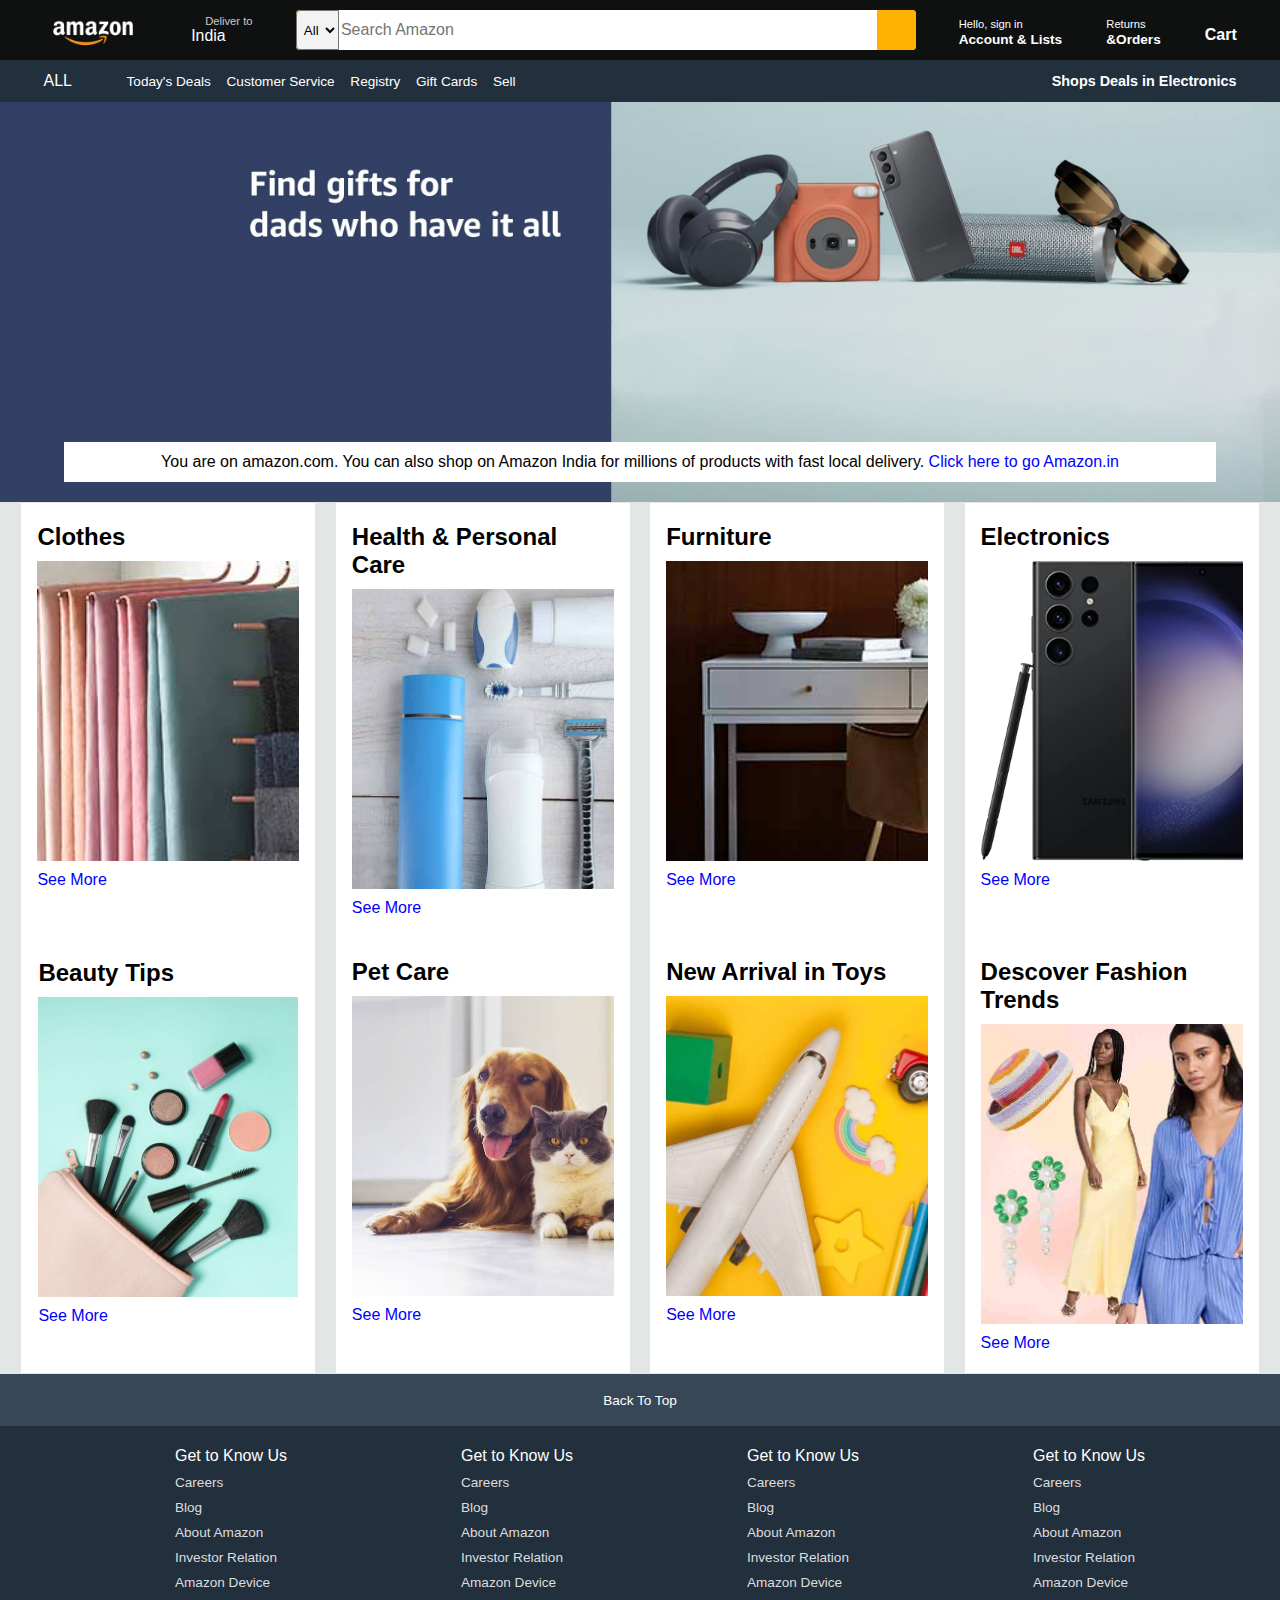
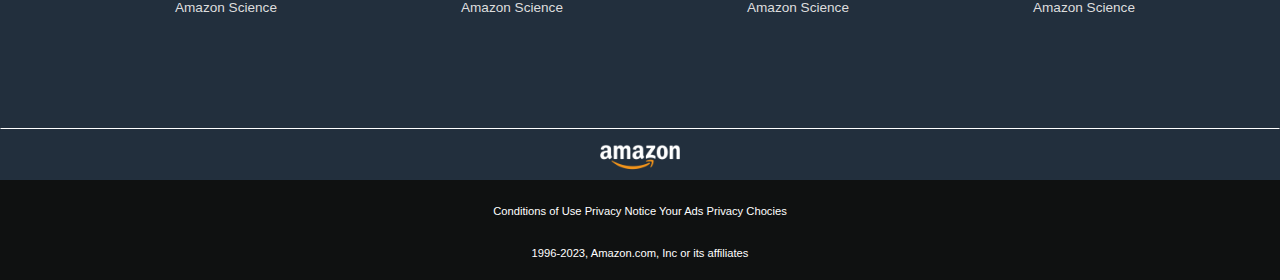
==== Amozon Clone/index.html @ cf3af236 "amazon" ====
<!DOCTYPE html>
<html lang="en">
<head>
    <meta charset="UTF-8">
    <meta name="viewport" content="width=device-width, initial-scale=1.0">
    <link rel="stylesheet" href="https://cdnjs.cloudflare.com/ajax/libs/font-awesome/6.6.0/css/all.min.css" integrity="sha512-Kc323vGBEqzTmouAECnVceyQqyqdsSiqLQISBL29aUW4U/M7pSPA/gEUZQqv1cwx4OnYxTxve5UMg5GT6L4JJg==" crossorigin="anonymous" referrerpolicy="no-referrer" />
    <title>Amazon.com</title>
    <link rel="shortcut icon" href="amazon_logo.png" type="fav/icon">
    <link rel="stylesheet" href="style.css">
</head>
<body>
    <header>
        <div class="navbar">
            <div class="nav-logo border">
                <div class="logo"></div>
            </div>
        
            <div class="nav-adress border">
                <p class="first">Deliver to</p>
                <div class="add-icon">
                    <i class="fa-solid fa-location-dot"></i>
                    <p class="sec">India</p>
                </div>
            </div>
            <div class="nav-search">
                <select class="select">
                    <option>All</option>
                </select>
                <input placeholder="Search Amazon" class="input">
                <div class="search-icon">
                <i class="fa-solid fa-magnifying-glass"></i>
              </div>
               
           </div>
        <div class="nav-singin border">
            <p><span>Hello, sign in</span></p>
            <p class="nav-sec">Account & Lists</p>
        </div>
        <div class="nav-singin border">
            <p><span>Returns</span></p>
            <p class="nav-sec">&Orders</p>
        </div>
        <div class="nav-cart border">
            <i class="fa-solid fa-cart-shopping"></i>
            Cart
        </div>
    </div>

    <div class="panel border">
        <div class="panel-all border">
            <i class="fa-solid fa-bars"></i>
            ALL
        </div>
        <div class="panel-ops">
            <p>Today's Deals</p>
            <p>Customer Service</p>
            <p>Registry</p>
            <p>Gift Cards</p>
            <p>Sell</p>
        </div>
        <div class="panel-deals border">
            Shops Deals in Electronics
        </div>
    </div>
    </header>
    <div class="hero-section">
        <div class="hero-msg">
            <p>You are on amazon.com. You can also shop on Amazon India for millions of products with fast local delivery. <a>Click here to go Amazon.in</a></p>
        </div>
    </div>
    <div class="shop-section border">
        <div class="box1 box">
            <div class="box-content">
            <h2>Clothes</h2>
            <div class="box-img" style="background-image:url('box1_image.jpg') ;"></div>
            <p>See More</p>
         </div>
        </div> 
      <div class="box2 box"><div class="box-content">
        <h2>Health & Personal Care</h2>
        <div class="box-img" style="background-image:url('box2_image.jpg') ;"></div>
        <p>See More</p>
     </div></div>
      <div class="box3 box"><div class="box-content">
        <h2>Furniture</h2>
        <div class="box-img" style="background-image:url('box3_image.jpg') ;"></div>
        <p>See More</p>
     </div></div>
      <div class="box4 box"><div class="box-content">
        <h2>Electronics</h2>
        <div class="box-img" style="background-image:url('box4_image.jpg') ;"></div>
        <p>See More</p>
     </div></div>
     <div class="box1 box">
        <div class="box-content border">
        <h2>Beauty Tips</h2>
        <div class="box-img" style="background-image:url('box5_image.jpg') ;"></div>
        <p>See More</p>
     </div>
    </div> 
  <div class="box2 box"><div class="box-content">
    <h2>Pet Care</h2>
    <div class="box-img" style="background-image:url('box6_image.jpg') ;"></div>
    <p>See More</p>
 </div></div>
  <div class="box3 box"><div class="box-content">
    <h2>New Arrival in Toys</h2>
    <div class="box-img" style="background-image:url('box7_image.jpg') ;"></div>
    <p>See More</p>
 </div></div>
  <div class="box4 box"><div class="box-content">
    <h2>Descover Fashion Trends</h2>
    <div class="box-img" style="background-image:url('box8_image.jpg') ;"></div>
    <p>See More</p>
 </div></div>
    </div>
<footer>
    <div class="foot-panel1 border">
        Back To Top
    </div>
    <div class="foot-panel2 border">
        <ul>
            <p>Get to Know Us</p>
            <a>Careers</a>
            <a>Blog</a>
            <a>About Amazon</a>
            <a>Investor Relation</a>
            <a>Amazon Device</a>
            <a>Amazon Science</a>
        </ul>
        <ul>
            <p>Get to Know Us</p>
            <a>Careers</a>
            <a>Blog</a>
            <a>About Amazon</a>
            <a>Investor Relation</a>
            <a>Amazon Device</a>
            <a>Amazon Science</a>
        </ul>
        <ul>
            <p>Get to Know Us</p>
            <a>Careers</a>
            <a>Blog</a>
            <a>About Amazon</a>
            <a>Investor Relation</a>
            <a>Amazon Device</a>
            <a>Amazon Science</a>
        </ul>
        <ul>
            <p>Get to Know Us</p>
            <a>Careers</a>
            <a>Blog</a>
            <a>About Amazon</a>
            <a>Investor Relation</a>
            <a>Amazon Device</a>
            <a>Amazon Science</a>
        </ul>
    </div>
    <div class="foot-panel3 border">
        <div class="logo"></div>
    </div>
    <div class="foot-panel4 ">
        <div class="pages">
            <a>Conditions of Use</a>
            <a>Privacy Notice</a>
            <a>Your Ads Privacy Chocies</a>
        </div>
        <div class="copyright">
            1996-2023, Amazon.com, Inc or its affiliates
        </div>
    </div>
</footer>
</body>
</html>
---- Amozon Clone/style.css ----
*{
    margin: 0;
    font-family: Arial;
    border: border-box;
}
.navbar{
    height: 60px;
    background-color: #0f1111;
    color: white;
    display: flex;
    align-items: center;
    justify-content: space-evenly;

}
.nav-logo{
    height:50px;
    width:100px;
}
.logo{
    background-image: url("amazon_logo.png");
    background-size: cover;
    height:50px;
    width: 100px;
}

.border{
    border: 1.5px solid transparent
}

.border:hover{
    border: 1.5px solid white;
}

/*box2*/


.first{
color: #cccccc;
font-size: .70rem;
margin-left: 18px;
}

.sec{
 font-size: 0.99rem;
 margin-left: 4px;
}

.add-icon{
 display: flex;
 align-items: center;
}

.nav-search{
    display: flex;
    background-color: yellow;
    width: 620px;
    height: 40px;
    border-radius: 4px;
}

.select{
    background-color: #f3f3f3;
    width: 50px;
    text-align: center;
    border-top-left-radius: 4px;
    border-bottom-left-radius: 4px;
}

.input{
    width: 100%;
    font-size: 1rem;
    border: none;
}

.search-icon{
    width: 45px;
    display: flex;
    justify-content: center;
    align-items: center;
    font-size: 1rem;
    background-color: #ffb300;
    border-top-right-radius: 4px;
    border-bottom-right-radius: 4px;
    color: #0f1111;
}
.nav-search:hover{
    border: 2px solid orange;
}
/*box4*/
span{
font-size: 0.7rem;

}

.nav-sec{
    font-size: 0.85rem;
    font-weight: 700;
}
.nav-cart i{
    font-size: 30px;
}
.nav-cart{
    font-size: 0.85;
    font-weight: 700;
}

/*panel*/
.panel{
    height: 40px;
    background-color: #222f3d;
    display: flex;
    color: white;
    align-items: center;
    justify-content: space-evenly;
}

.panel-ops p{
    display: inline;
    margin-left: 12px;
}
.panel-ops{
    width: 70%;
    font-size: 0.85rem;
}
.panel-deals{
    font-size: 0.9rem;
    font-weight: 700;
}

/*herosection*/

.hero-section{
   background-image: url("hero_image.jpg");
   height: 400px;
   background-size: cover;
   display: flex; 
   justify-content: center;
   align-items: flex-end;
     
}

.hero-msg{
    background-color: white;
    color: black;
    height: 40px;
    display: flex;
    align-items: center;
    justify-content: center;
    font-size: 0.85;
    width: 90%;
    margin-bottom:  20px;
}

.hero-msg a{
    color: blue;
}

/*shop box */


.shop-section{
   display: flex;
   flex-wrap: wrap;
   justify-content: space-evenly;
   background-color: #e2e7e6;

}
.box{
   /* border: 2px solid black;*/
    height: 400px;
    width: 23%;
    background-color: white;
    padding: 20px 0px 15px;
}

.box-img{
    height: 300px;
    background-size: cover;
    margin-top: 10px;
    margin-bottom: 10px;
}

.box-content{
    margin-left: 1rem;
    margin-right: 1rem;
}

.box-content p{
    color: blue;
}
.footer{
    margin-top: 15px;
}
.foot-panel1{
    background-color: #374758;
    color: white;
    height: 50px;
    display: flex;
    justify-content: center;
    align-items: center;
    font-size: 0.85rem;
}

.foot-panel2{
    background-color: #222f3d;
    color: white;
    height: 300px;
    display: flex;
    justify-content: space-evenly;
}
ul{
    margin-top: 20px;
}
ul a{
    display: block;
    font-size: 0.85rem;
    margin-top: 10px;
    color: #dddddd;
}
.foot-panel3{
    background-color: #222f3d;
    color: white;
    border-top: 0.5px solid white;
    display: flex;
    justify-content: center;
    align-items: center;
}
.logo{
    background-image: url("amazon_logo.png");
    background-size: cover;
    height: 50px;
}

.foot-panel4{
    background-color: #0f1111;
    color: white;
    height: 100px;
    font-size: 0.7rem;
    text-align: center;

}

.pages{
    padding: 25px;
}
.copyright{
    padding-top: 5px;
}
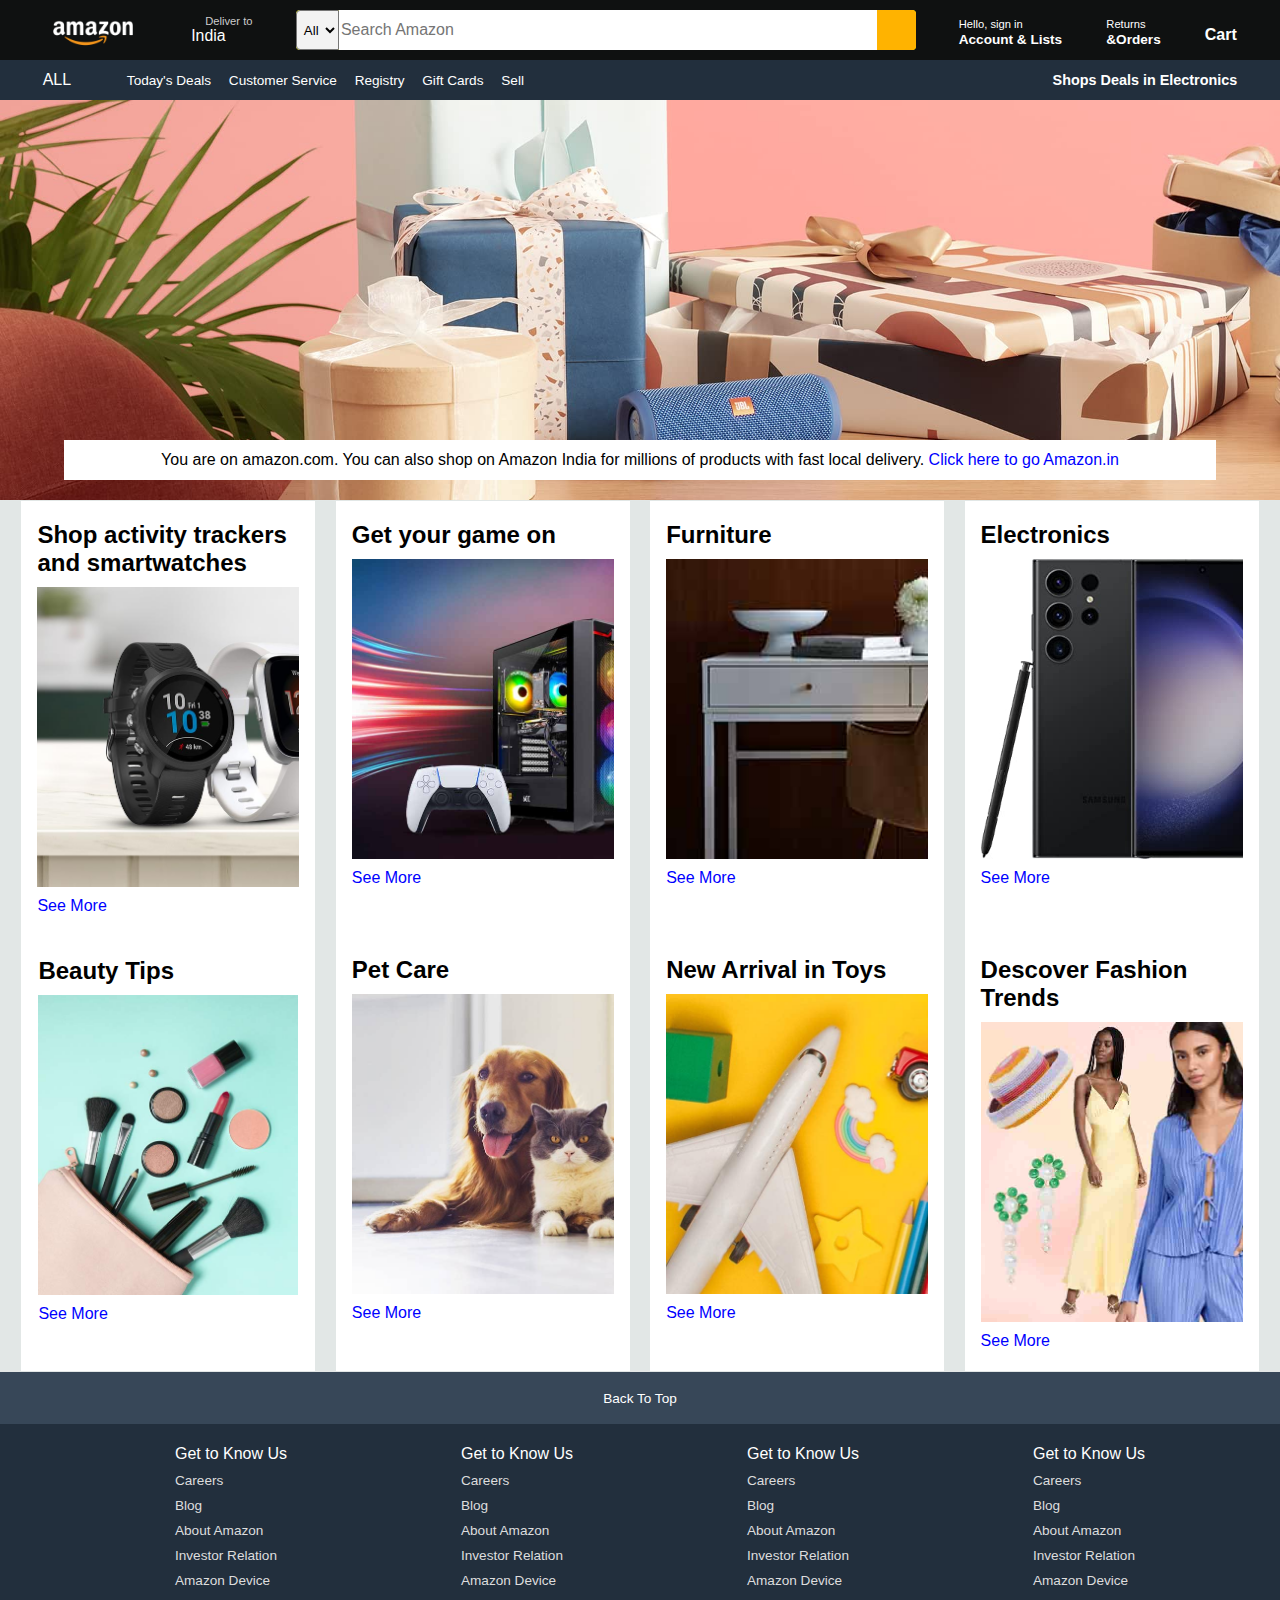
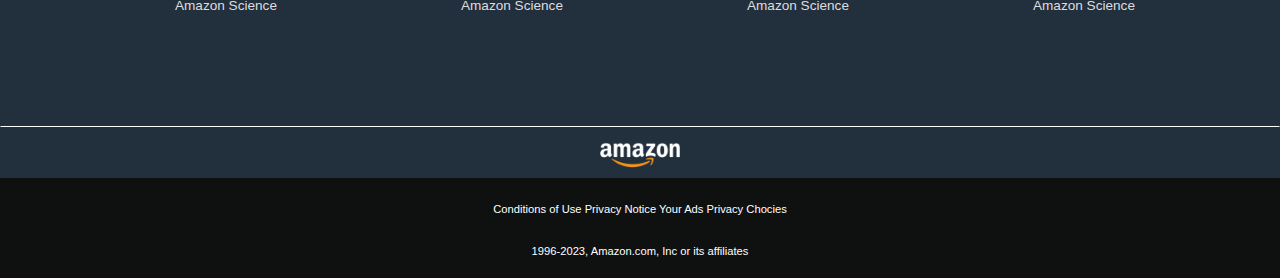
==== commit 32108127: "project" ====
--- a/Amozon Clone/index.html
+++ b/Amozon Clone/index.html
@@ -5,7 +5,7 @@
     <meta name="viewport" content="width=device-width, initial-scale=1.0">
     <link rel="stylesheet" href="https://cdnjs.cloudflare.com/ajax/libs/font-awesome/6.6.0/css/all.min.css" integrity="sha512-Kc323vGBEqzTmouAECnVceyQqyqdsSiqLQISBL29aUW4U/M7pSPA/gEUZQqv1cwx4OnYxTxve5UMg5GT6L4JJg==" crossorigin="anonymous" referrerpolicy="no-referrer" />
     <title>Amazon.com</title>
-    <link rel="shortcut icon" href="amazon_logo.png" type="fav/icon">
+    <link rel="shortcut icon" href="Amazon.com_Favicon_2 (1).svg" type="fav/icon">
     <link rel="stylesheet" href="style.css">
 </head>
 <body>
@@ -46,17 +46,17 @@
         </div>
     </div>
 
-    <div class="panel border">
+    <div class="panel">
         <div class="panel-all border">
             <i class="fa-solid fa-bars"></i>
             ALL
         </div>
         <div class="panel-ops">
-            <p>Today's Deals</p>
-            <p>Customer Service</p>
-            <p>Registry</p>
-            <p>Gift Cards</p>
-            <p>Sell</p>
+            <p class="border" >Today's Deals</p>
+            <p class="border">Customer Service</p>
+            <p class="border">Registry</p>
+            <p class="border">Gift Cards</p>
+            <p class="border">Sell</p>
         </div>
         <div class="panel-deals border">
             Shops Deals in Electronics
@@ -71,14 +71,14 @@
     <div class="shop-section border">
         <div class="box1 box">
             <div class="box-content">
-            <h2>Clothes</h2>
-            <div class="box-img" style="background-image:url('box1_image.jpg') ;"></div>
+            <h2>Shop activity trackers and smartwatches</h2>
+            <div class="box-img" style="background-image:url('Fuji_Dash_SmartWatch_2X._SY608_CB639922111_.jpg') ;"></div>
             <p>See More</p>
          </div>
         </div> 
       <div class="box2 box"><div class="box-content">
-        <h2>Health & Personal Care</h2>
-        <div class="box-img" style="background-image:url('box2_image.jpg') ;"></div>
+        <h2>Get your game on</h2>
+        <div class="box-img" style="background-image:url('Fuji_Gaming_store_Dashboard_card_2x_EN._SY608_CB564799420_.jpg') ;"></div>
         <p>See More</p>
      </div></div>
       <div class="box3 box"><div class="box-content">
--- a/Amozon Clone/style.css
+++ b/Amozon Clone/style.css
@@ -117,6 +117,7 @@
 .panel-ops p{
     display: inline;
     margin-left: 12px;
+    cursor: pointer;
 }
 .panel-ops{
     width: 70%;
@@ -130,7 +131,7 @@
 /*herosection*/
 
 .hero-section{
-   background-image: url("hero_image.jpg");
+   background-image: url("CGL21_A009_OwnerViewHeader_GenderNeutralGifting_421.jpg");
    height: 400px;
    background-size: cover;
    display: flex; 
@@ -246,3 +247,7 @@
 .copyright{
     padding-top: 5px;
 }
+
+p{
+    cursor: pointer;
+}